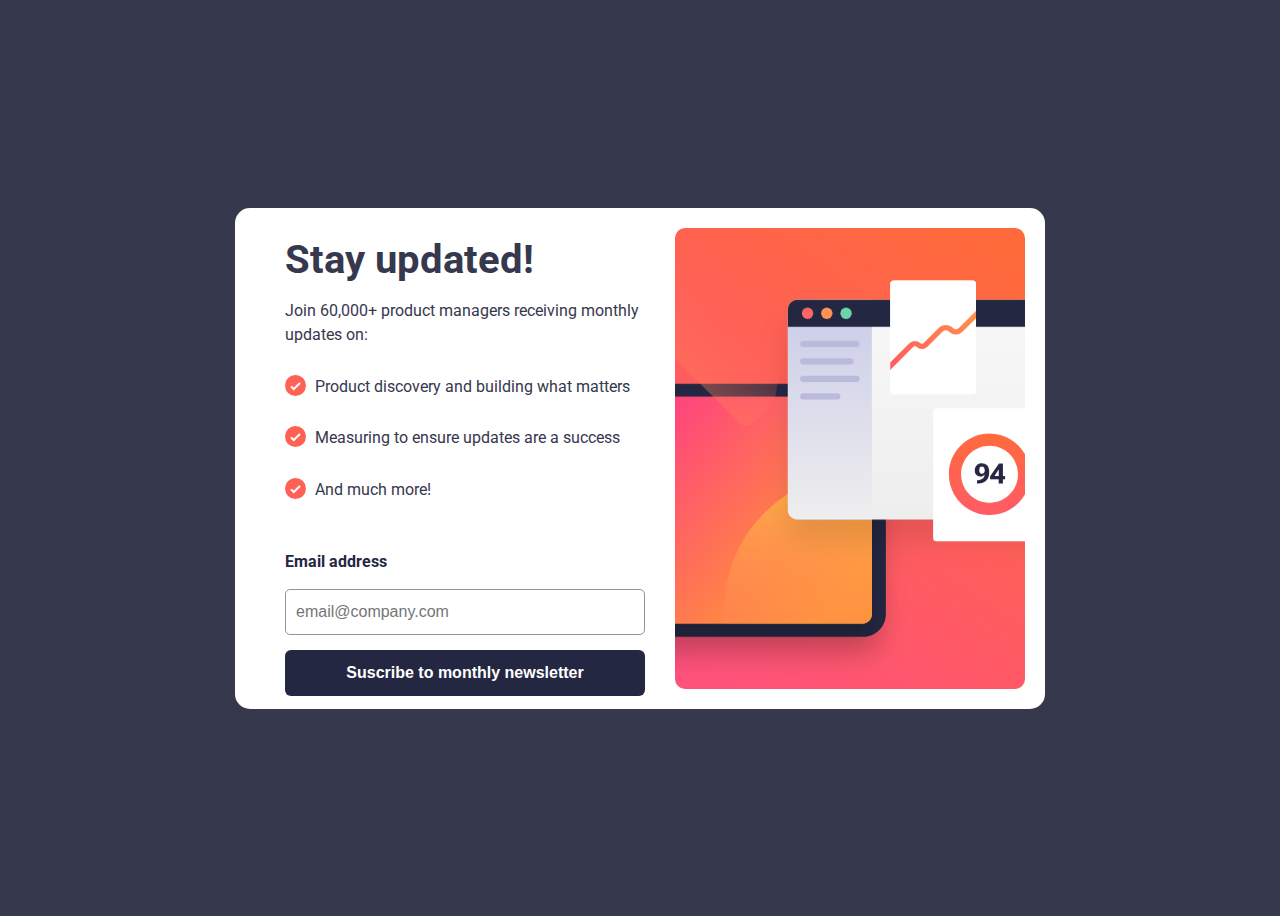
==== desktop-version/index.html @ 09056119 "hi" ====
<!DOCTYPE html>
<html lang="en">
<head>
    <meta charset="UTF-8">
    <meta name="viewport" content="width=device-width, initial-scale=1.0">
    <title>frontend-mentor</frontend-mentor></title>
    <link rel="shortcut icon" href="favicon.ico" type="image/x-icon">
    <link rel="stylesheet" href="style.css">
    <style>
        @import url('https://fonts.googleapis.com/css2?family=Roboto:wght@400;700&display=swap');
      </style>
</head>
<body>
    <div class="main">
        <div class="form">
            <h1>
                Stay updated!
            </h1>
            <p>
                Join 60,000+ product managers receiving monthly updates on:
            </p>
            <p>
                Product discovery and building what matters
            </p>
            <p>
                Measuring to ensure updates are a success
            </p>
            <p>
                And much more!
            </p>
            <form action="submit">
                <label for="email">
                    Email address
                </label>
                <input type="email" name=" email" id="" placeholder="email@company.com">
                <button type="submit">
                   Suscribe to monthly newsletter 
                </button>
            </form>
        </div>
        <figure class="image-container"></figure>
</body>
</html>
---- desktop-version/style.css ----
body{
    background-color: hsl(235, 18%, 26%);
    justify-items: center;
    align-items: center;
    max-width: 1440px;
    min-width: 375px;
    min-height: 100vh;
    box-sizing: border-box;
    display: grid;
    line-height: 24px;
    font-family:'Roboto',sans-serif ;
    color: hsl(235, 18%, 26%);
}

.main{
    background-color: white;
    border: none;
    border-radius: 15px;
    margin: auto;
    max-width:810px ;
    width: 810px;
    max-height: 501px ;
    height: 501px;
    padding: 20px;
    box-sizing: border-box;
    display: grid;
    grid-template-columns: 3.6fr 3fr ;
    }

.form{
    height: 100%;
    padding: 20px 30px;
    display: grid;
    row-gap:15px ;
    column-gap: 15px;
    justify-items: left;
}
.form h1{
    font-size: 40px;
    margin: 0;
    
}

.form>p:first-of-type{
    background-image: none;
    padding: 0;
}

.form p{
    font-size: 16px;
    background-image: url(/images/icon-list.svg);
    background-position: 0px 0px;
    background-repeat: no-repeat;
    content: "";
    clear: both;
    display: table;
    margin: 0;
    padding-left: 30px;
    height: min-content;

}

label{
    color: rgb(36, 39, 66);
    font-weight: 700;
}

.form form{
    width: 100%;
    display: flex;
    flex-direction: column;
    gap: 15px;
    margin: 20px 0px 0px 0px;
}

input[type="email"]{
    width: 100%;
    padding: 10px;
    height: 46px;
    box-sizing: border-box;
    background-color: white;
    border-radius: 5px;
    border-width: 1px;
    border-color: rgb(146, 148, 160);
    border-style: solid;
    font-size: 16px;
    outline: none;
}

form button{
    width: 100%;
    height: 46px;
    background-color:rgb(36, 39, 66) ;
    border: 1px solid transparent ;
    color: white;
    border-radius: 6px;
    cursor: pointer;
    font-size: 16px;
    font-weight: 700;
    transition: all 300ms ease-in-out;
}

form button:hover{
    background-color: hsl(4, 100%, 67%) ;
    box-shadow: 1px 0.5px 2px hsla(4, 100%, 67%,50%) ;
}

.image-container{
    background-image: url(/images/illustration-sign-up-desktop.svg);
    background-position: center;
    overflow: hidden;
    background-size: cover;
    background-repeat: no-repeat;
    width: 100%;
    margin: 0;
    border-radius: 10px;
}
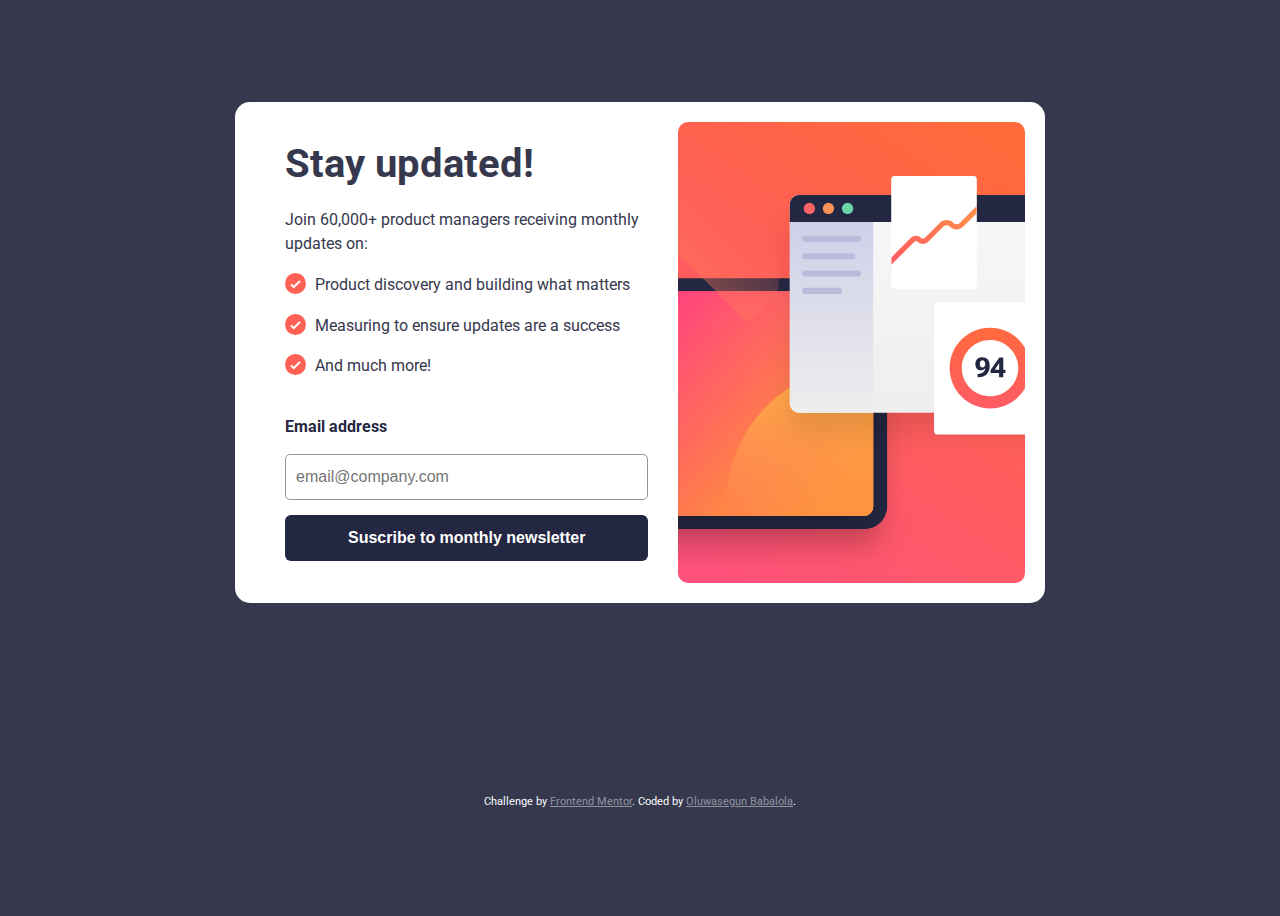
==== commit eb9cd0ad: "update" ====
--- a/desktop-version/index.html
+++ b/desktop-version/index.html
@@ -25,19 +25,23 @@
             <p>
                 Measuring to ensure updates are a success
             </p>
-            <p>
+            <p >
                 And much more!
             </p>
-            <form action="submit">
+            <form id="emailform" action="submit">
                 <label for="email">
                     Email address
                 </label>
-                <input type="email" name=" email" id="" placeholder="email@company.com">
-                <button type="submit">
+                <input type="email" name=" email" id="email" placeholder="email@company.com">
+                <button type="submit" id="submit" >
                    Suscribe to monthly newsletter 
                 </button>
             </form>
         </div>
         <figure class="image-container"></figure>
-</body>
+    </div>
+    <p>Challenge by <a href="https://www.frontendmentor.io/?ref=challenge" target="_blank">Frontend Mentor</a>. Coded by <a  href="https://github.com/Officialbabs/frontend-mentor-challenge/" target="_blank">Oluwasegun Babalola</a>.</p> 
+    <script src="script.js">
+    </script>
+</body>        
 </html>--- a/desktop-version/style.css
+++ b/desktop-version/style.css
@@ -12,6 +12,10 @@
     color: hsl(235, 18%, 26%);
 }
 
+body::-webkit-scrollbar{
+    display: none;
+}
+
 .main{
     background-color: white;
     border: none;
@@ -24,27 +28,37 @@
     padding: 20px;
     box-sizing: border-box;
     display: grid;
-    grid-template-columns: 3.6fr 3fr ;
+    grid-template-columns: 3.6655fr 3fr ;
     }
 
 .form{
-    height: 100%;
     padding: 20px 30px;
     display: grid;
     row-gap:15px ;
     column-gap: 15px;
     justify-items: left;
+    justify-content: center;
 }
 .form h1{
     font-size: 40px;
     margin: 0;
-    
-}
+    overflow-wrap: break-word;
+    margin-top: 10px;
+    display: block;
+    height: 40px;
+    width: 100%;
+    }
 
-.form>p:first-of-type{
+.form p:first-of-type{
     background-image: none;
     padding: 0;
 }
+
+.form p:last-of-type{
+    color: inherit;
+    font-size: 16px;
+}
+
 
 .form p{
     font-size: 16px;
@@ -56,8 +70,6 @@
     display: table;
     margin: 0;
     padding-left: 30px;
-    height: min-content;
-
 }
 
 label{
@@ -98,11 +110,12 @@
     font-size: 16px;
     font-weight: 700;
     transition: all 300ms ease-in-out;
+    padding: 10px;
 }
 
 form button:hover{
     background-color: hsl(4, 100%, 67%) ;
-    box-shadow: 1px 0.5px 2px hsla(4, 100%, 67%,50%) ;
+    box-shadow: 3px 10px 13px -6px hsl(4, 100%, 67%);
 }
 
 .image-container{
@@ -111,7 +124,17 @@
     overflow: hidden;
     background-size: cover;
     background-repeat: no-repeat;
-    width: 100%;
     margin: 0;
     border-radius: 10px;
-}    +    height: 100%;
+}
+
+body p:last-of-type{
+    color: white;
+    margin: 0;
+    font-size:11px ;
+}
+
+a{
+    color: rgb(146, 148, 160);
+}
